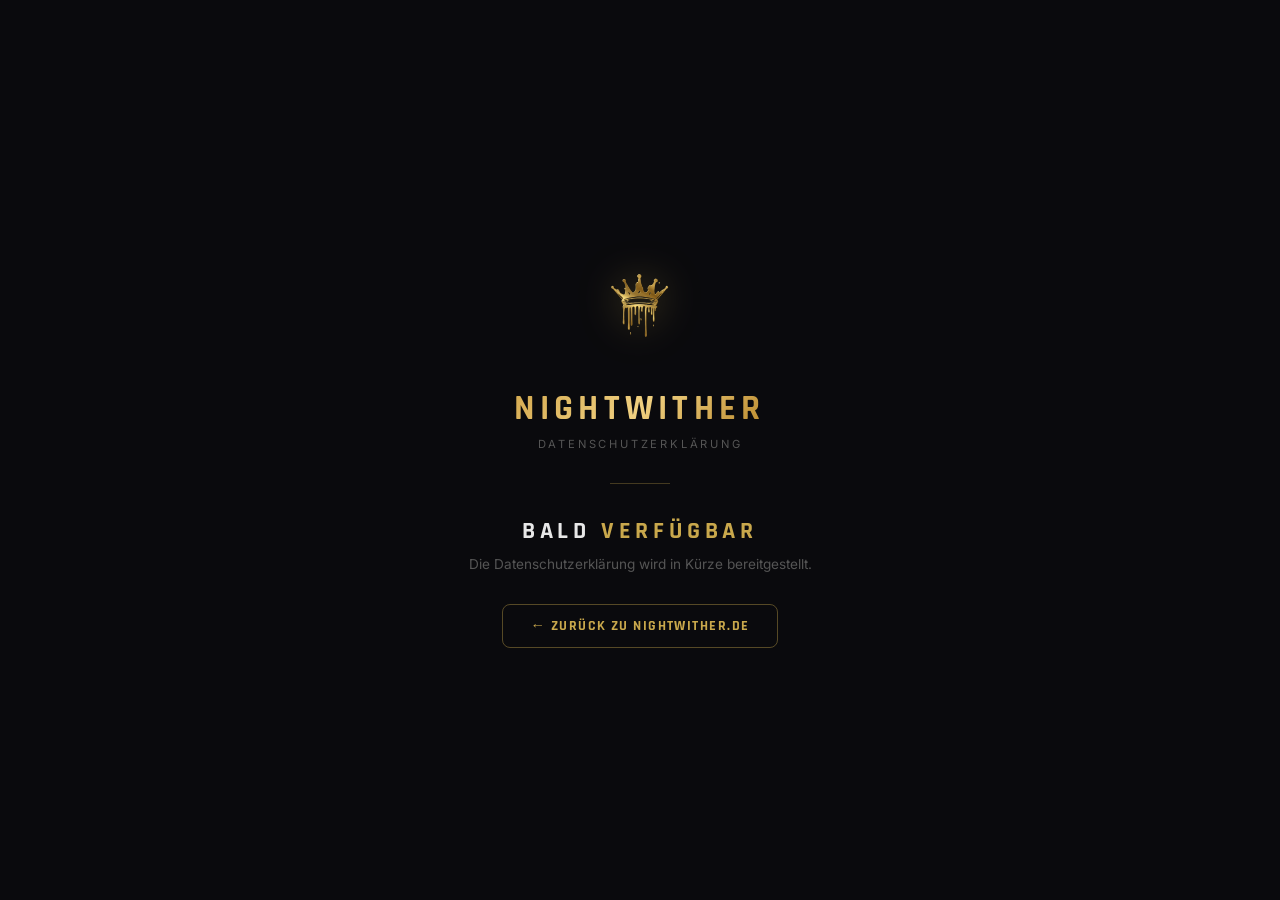
==== index.html @ 674de58c "Rename datenschutz-index.html to index.html" ====
<!DOCTYPE html>
<html lang="de">
<head>
<meta charset="UTF-8">
<meta name="viewport" content="width=device-width, initial-scale=1.0">
<title>NightWither Datenschutz</title>
<link href="https://fonts.googleapis.com/css2?family=Rajdhani:wght@500;700&family=Inter:wght@400;500&display=swap" rel="stylesheet">
<style>
  *, *::before, *::after { box-sizing: border-box; margin: 0; padding: 0; }
  body {
    background: #0a0a0d;
    color: #e8e8e8;
    font-family: Inter, sans-serif;
    min-height: 100vh;
    display: flex;
    flex-direction: column;
    align-items: center;
    justify-content: center;
    padding: 40px 16px;
    text-align: center;
  }
  .logo {
    width: 110px;
    height: 110px;
    object-fit: contain;
    filter: drop-shadow(0 0 20px rgba(201,168,76,0.4));
    margin-bottom: 24px;
    animation: fadeDown 0.7s ease both;
  }
  .title {
    font-family: Rajdhani, sans-serif;
    font-weight: 700;
    font-size: 2.2rem;
    letter-spacing: 0.15em;
    text-transform: uppercase;
    background: linear-gradient(135deg, #d4a94f 0%, #f0d080 50%, #b8872a 100%);
    -webkit-background-clip: text;
    -webkit-text-fill-color: transparent;
    background-clip: text;
    animation: fadeDown 0.7s ease 0.1s both;
  }
  .subtitle {
    font-size: 0.7rem;
    letter-spacing: 0.25em;
    text-transform: uppercase;
    color: #555;
    margin-top: 6px;
    animation: fadeDown 0.7s ease 0.2s both;
  }
  .divider {
    width: 60px;
    height: 1px;
    background: rgba(201,168,76,0.3);
    margin: 32px auto;
    animation: fadeUp 0.7s ease 0.3s both;
  }
  .coming {
    font-family: Rajdhani, sans-serif;
    font-weight: 700;
    font-size: 1.5rem;
    letter-spacing: 0.2em;
    text-transform: uppercase;
    color: #e8e8e8;
    animation: fadeUp 0.7s ease 0.4s both;
  }
  .coming span { color: #c9a84c; }
  .sub {
    font-size: 0.85rem;
    color: #555;
    margin-top: 10px;
    animation: fadeUp 0.7s ease 0.5s both;
  }
  .link {
    display: inline-block;
    margin-top: 32px;
    padding: 12px 28px;
    border: 1px solid rgba(201,168,76,0.4);
    border-radius: 8px;
    text-decoration: none;
    color: #c9a84c;
    font-family: Rajdhani, sans-serif;
    font-weight: 700;
    font-size: 0.9rem;
    letter-spacing: 0.1em;
    text-transform: uppercase;
    transition: background 0.2s, border-color 0.2s;
    animation: fadeUp 0.7s ease 0.6s both;
  }
  .link:hover {
    background: rgba(201,168,76,0.1);
    border-color: #c9a84c;
  }
  @keyframes fadeDown {
    from { opacity: 0; transform: translateY(-16px); }
    to   { opacity: 1; transform: translateY(0); }
  }
  @keyframes fadeUp {
    from { opacity: 0; transform: translateY(10px); }
    to   { opacity: 1; transform: translateY(0); }
  }
</style>
</head>
<body>
  <img class="logo" src="[data-uri]" alt="NightWither">
  <div class="title">NightWither</div>
  <div class="subtitle">Datenschutzerklärung</div>
  <div class="divider"></div>
  <div class="coming">Bald <span>verfügbar</span></div>
  <div class="sub">Die Datenschutzerklärung wird in Kürze bereitgestellt.</div>
  <a class="link" href="https://nightwither.de">← Zurück zu nightwither.de</a>
</body>
</html>
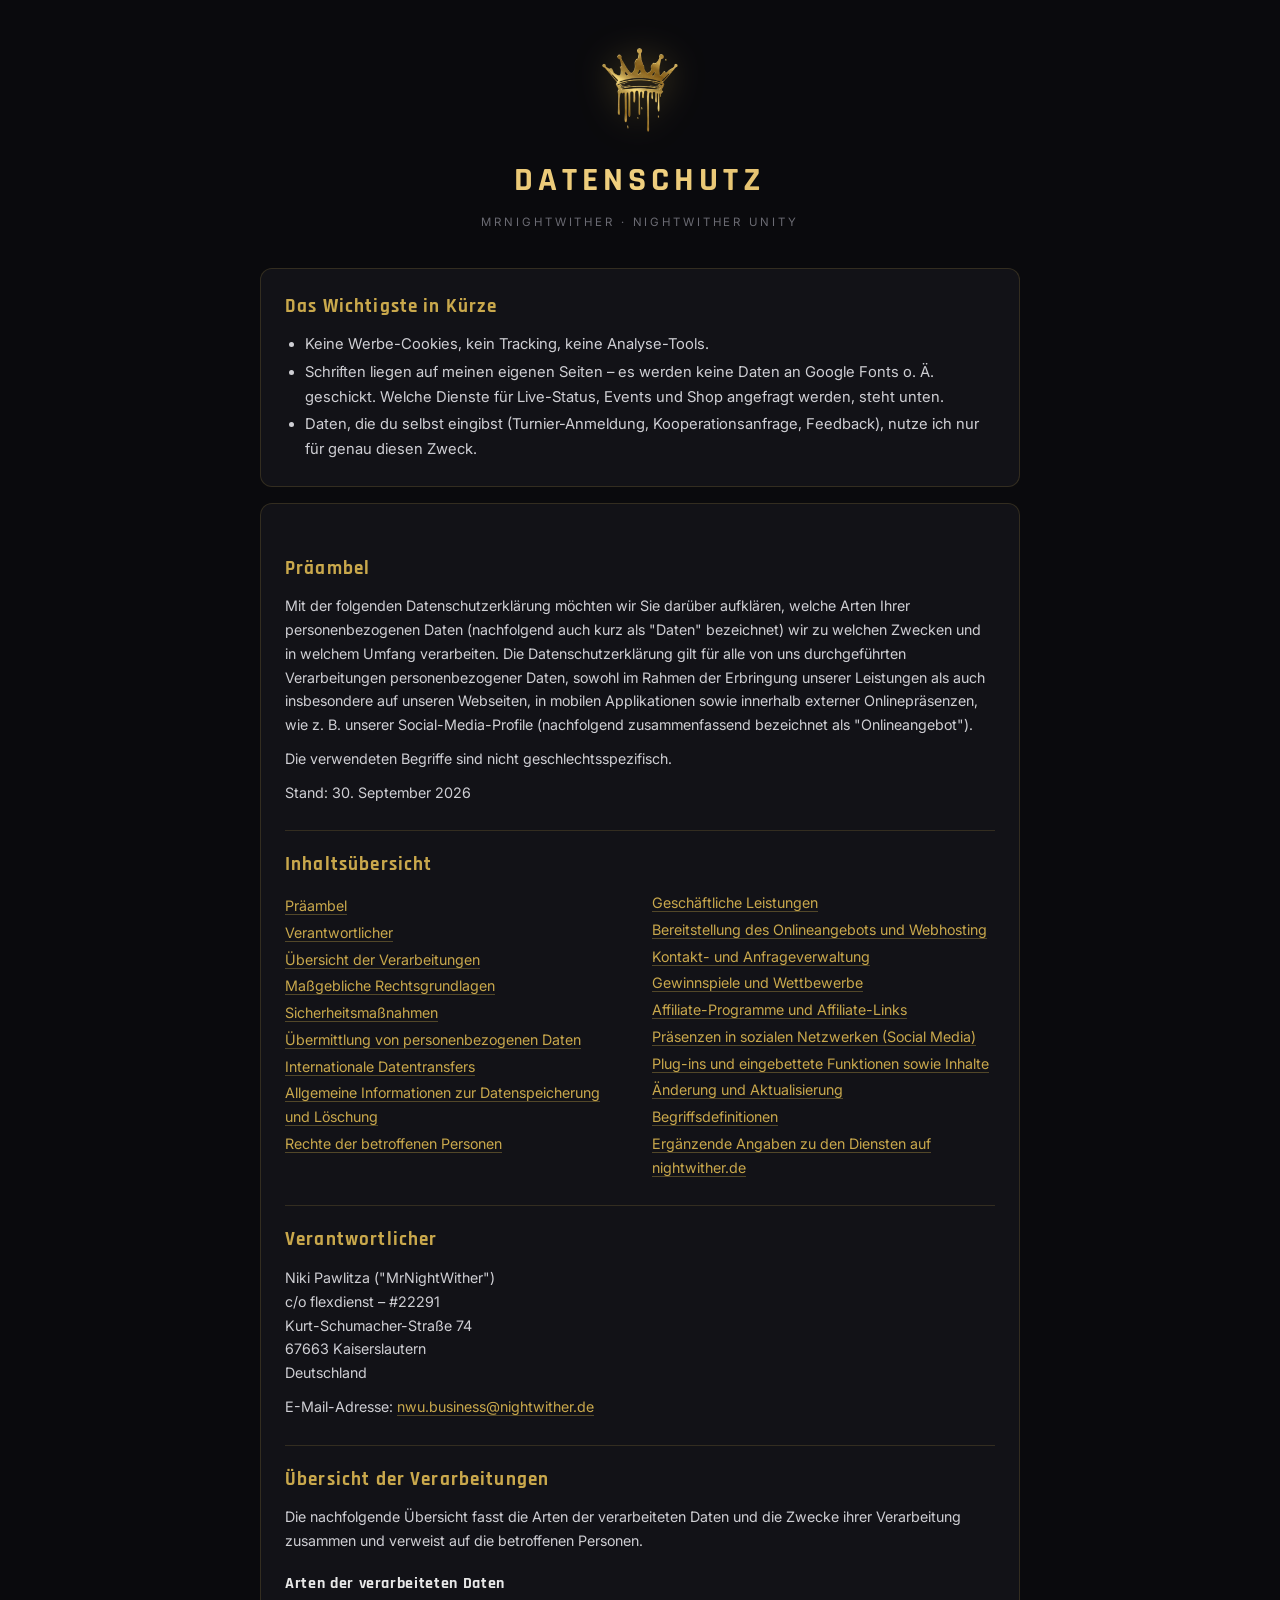
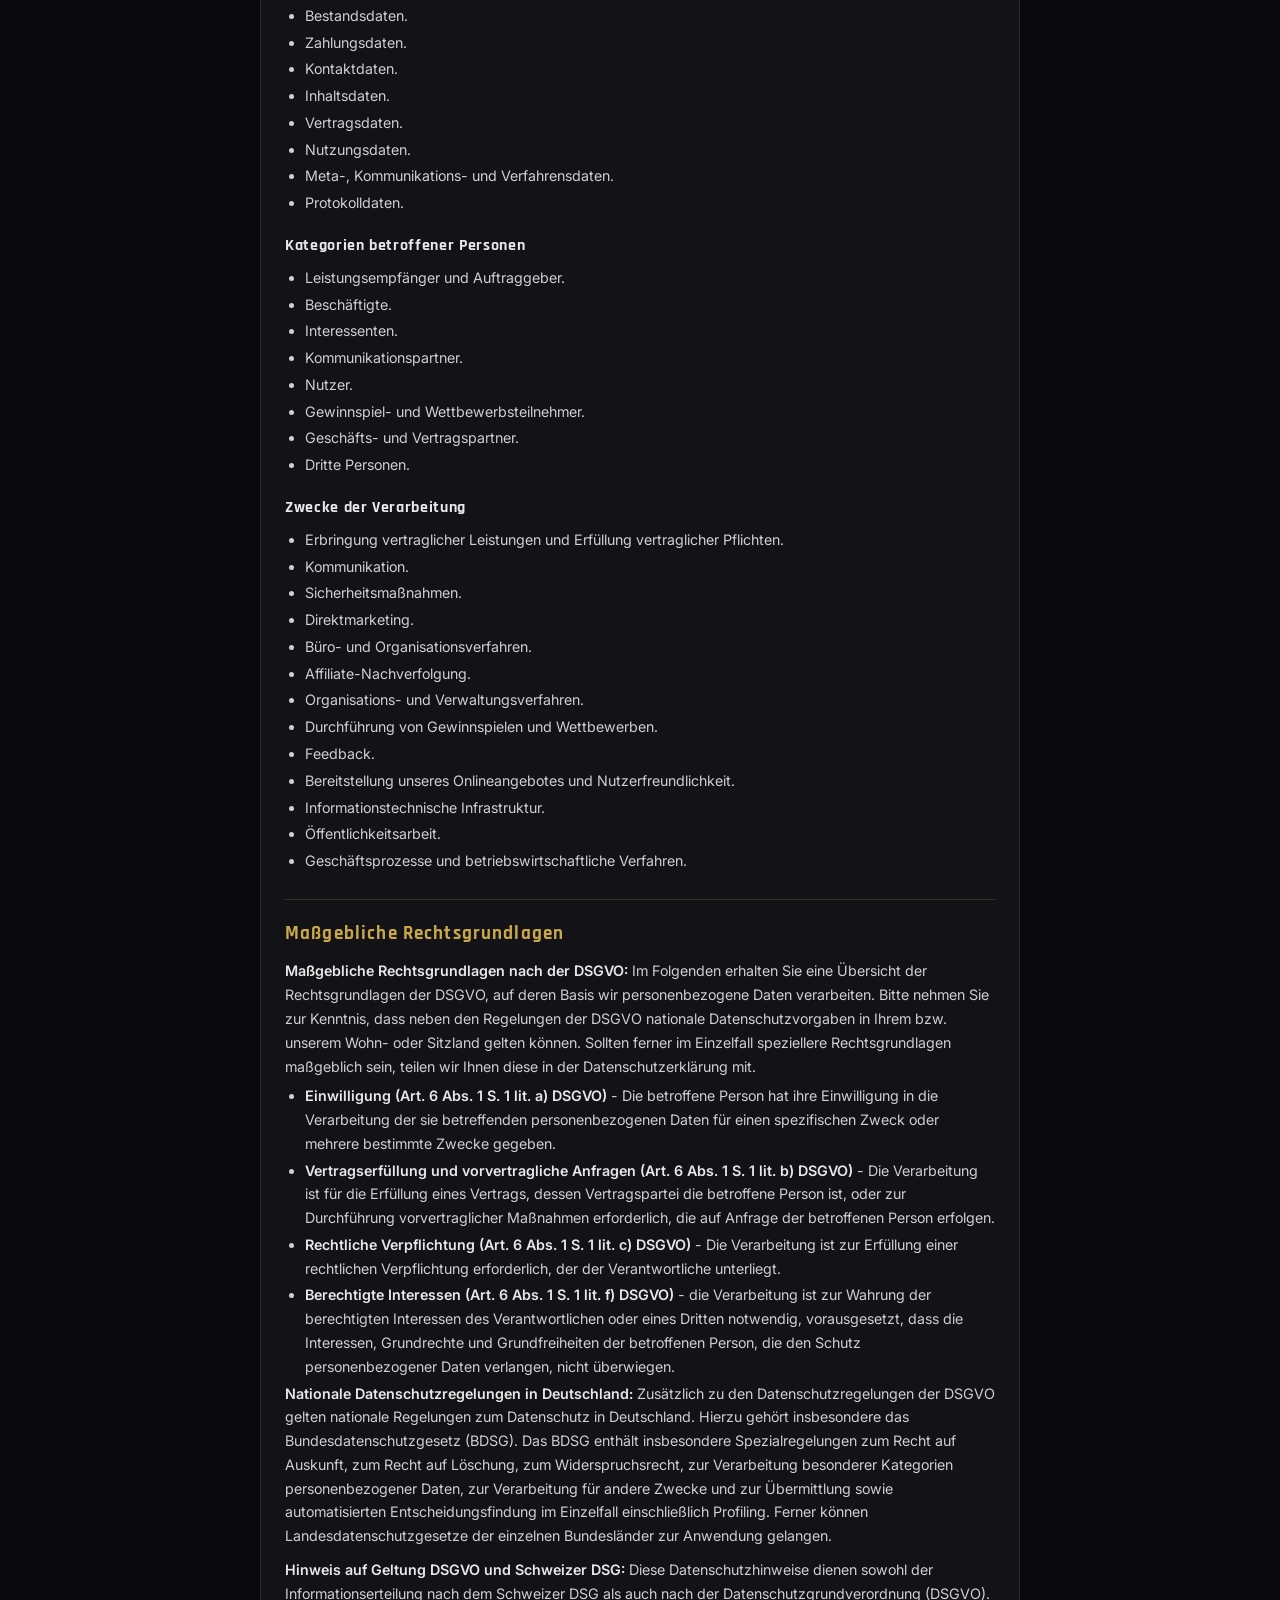
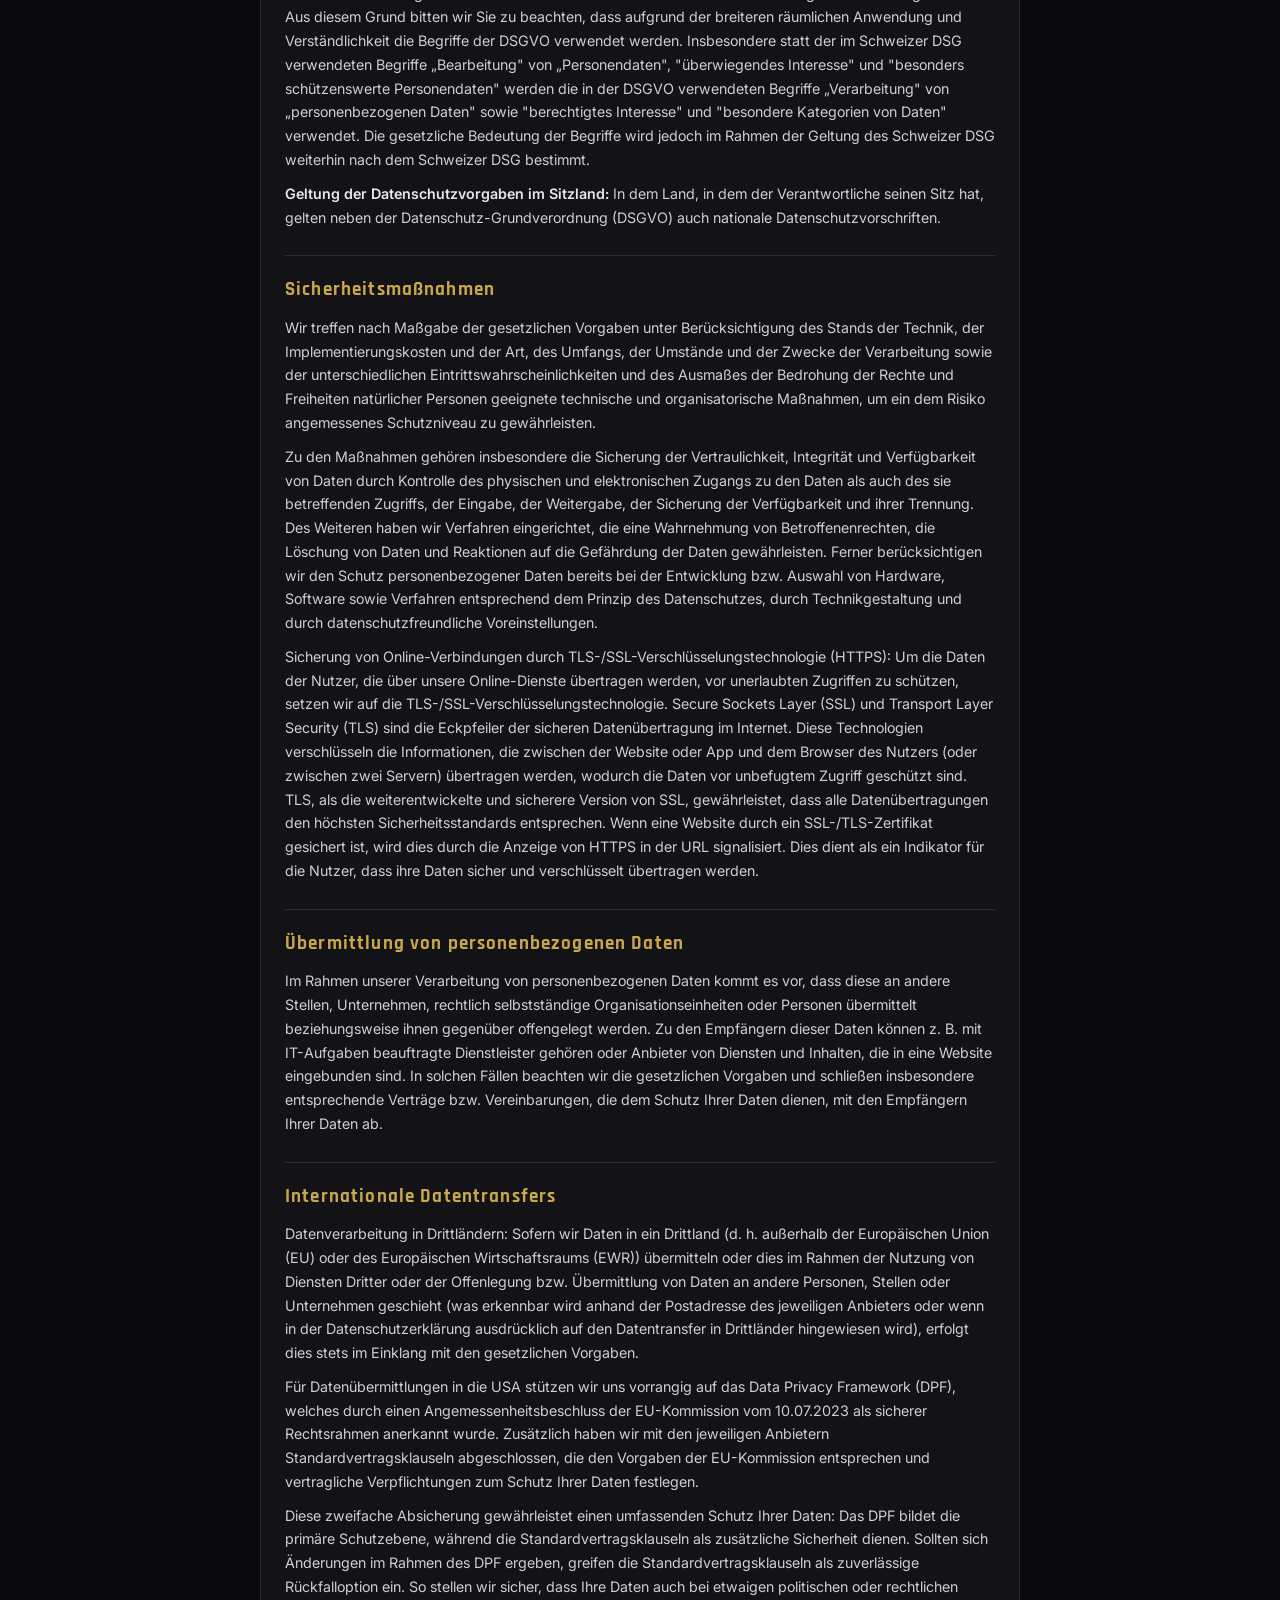
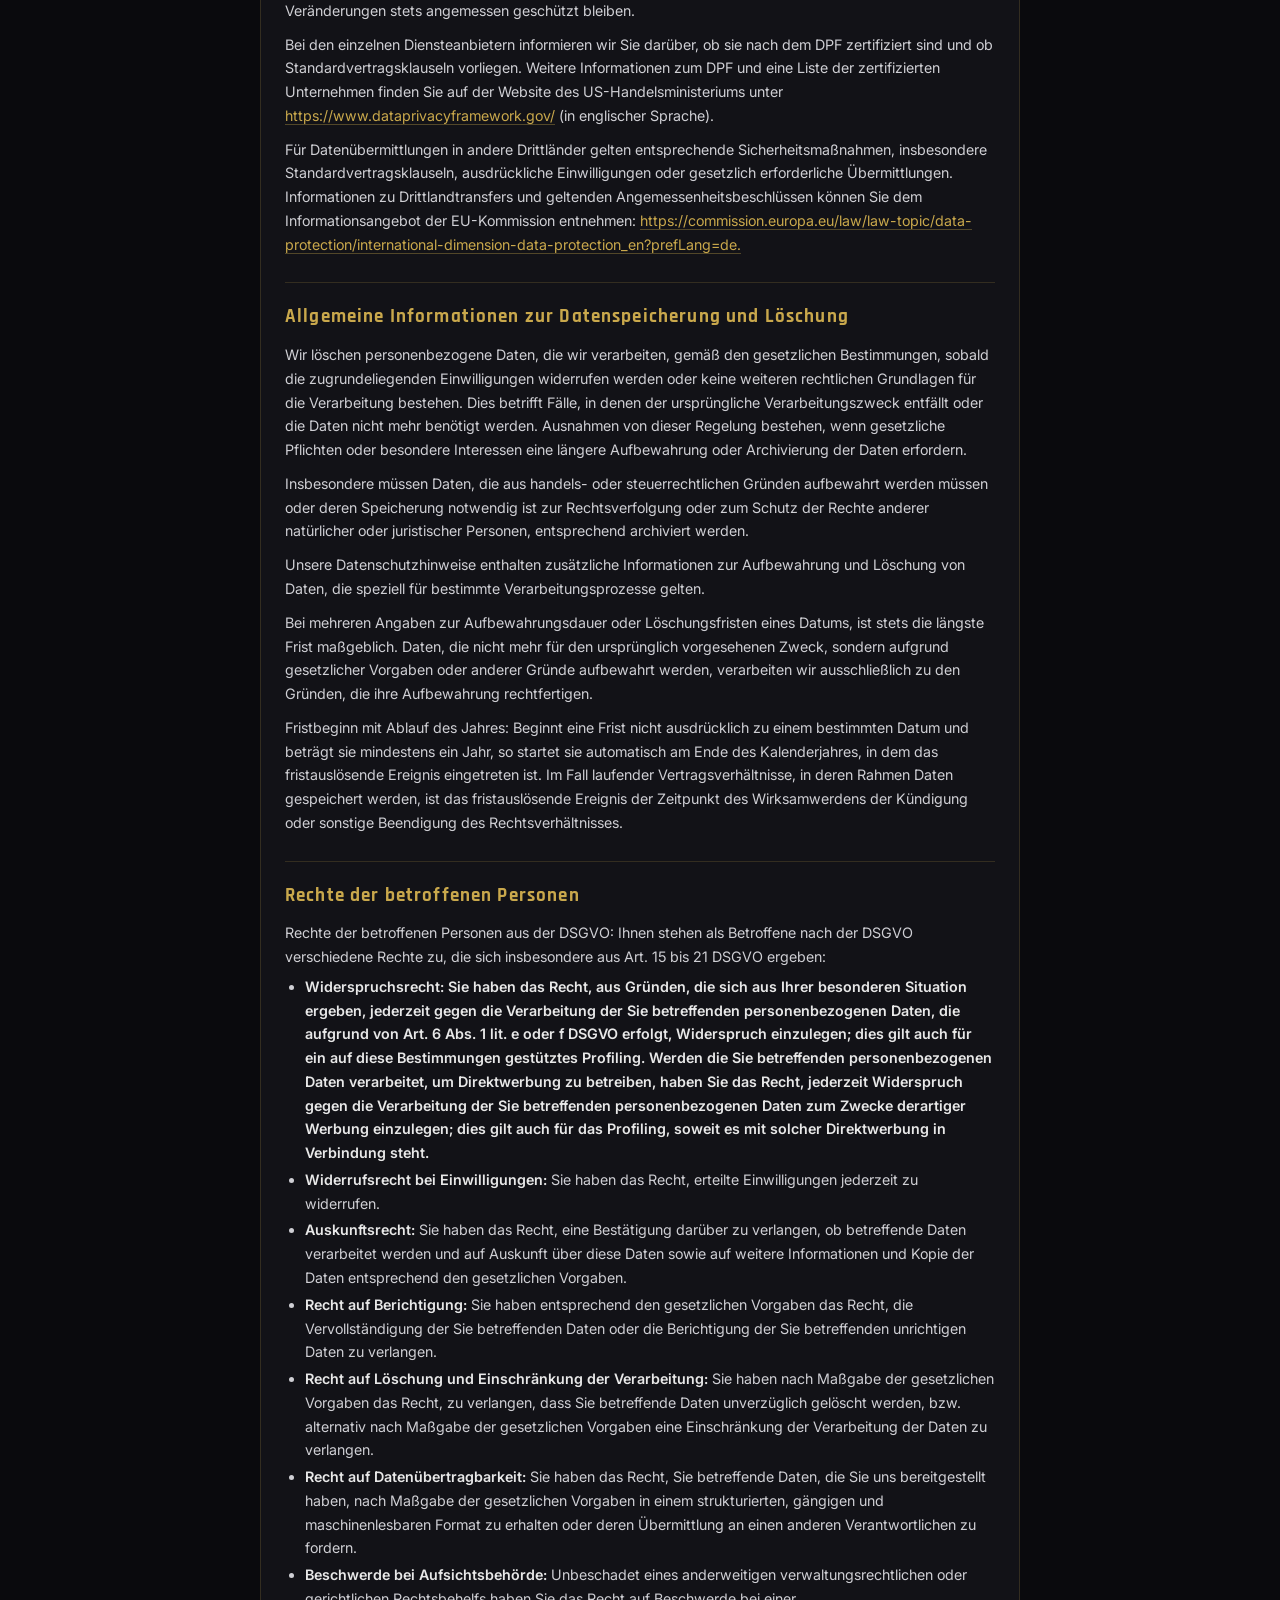
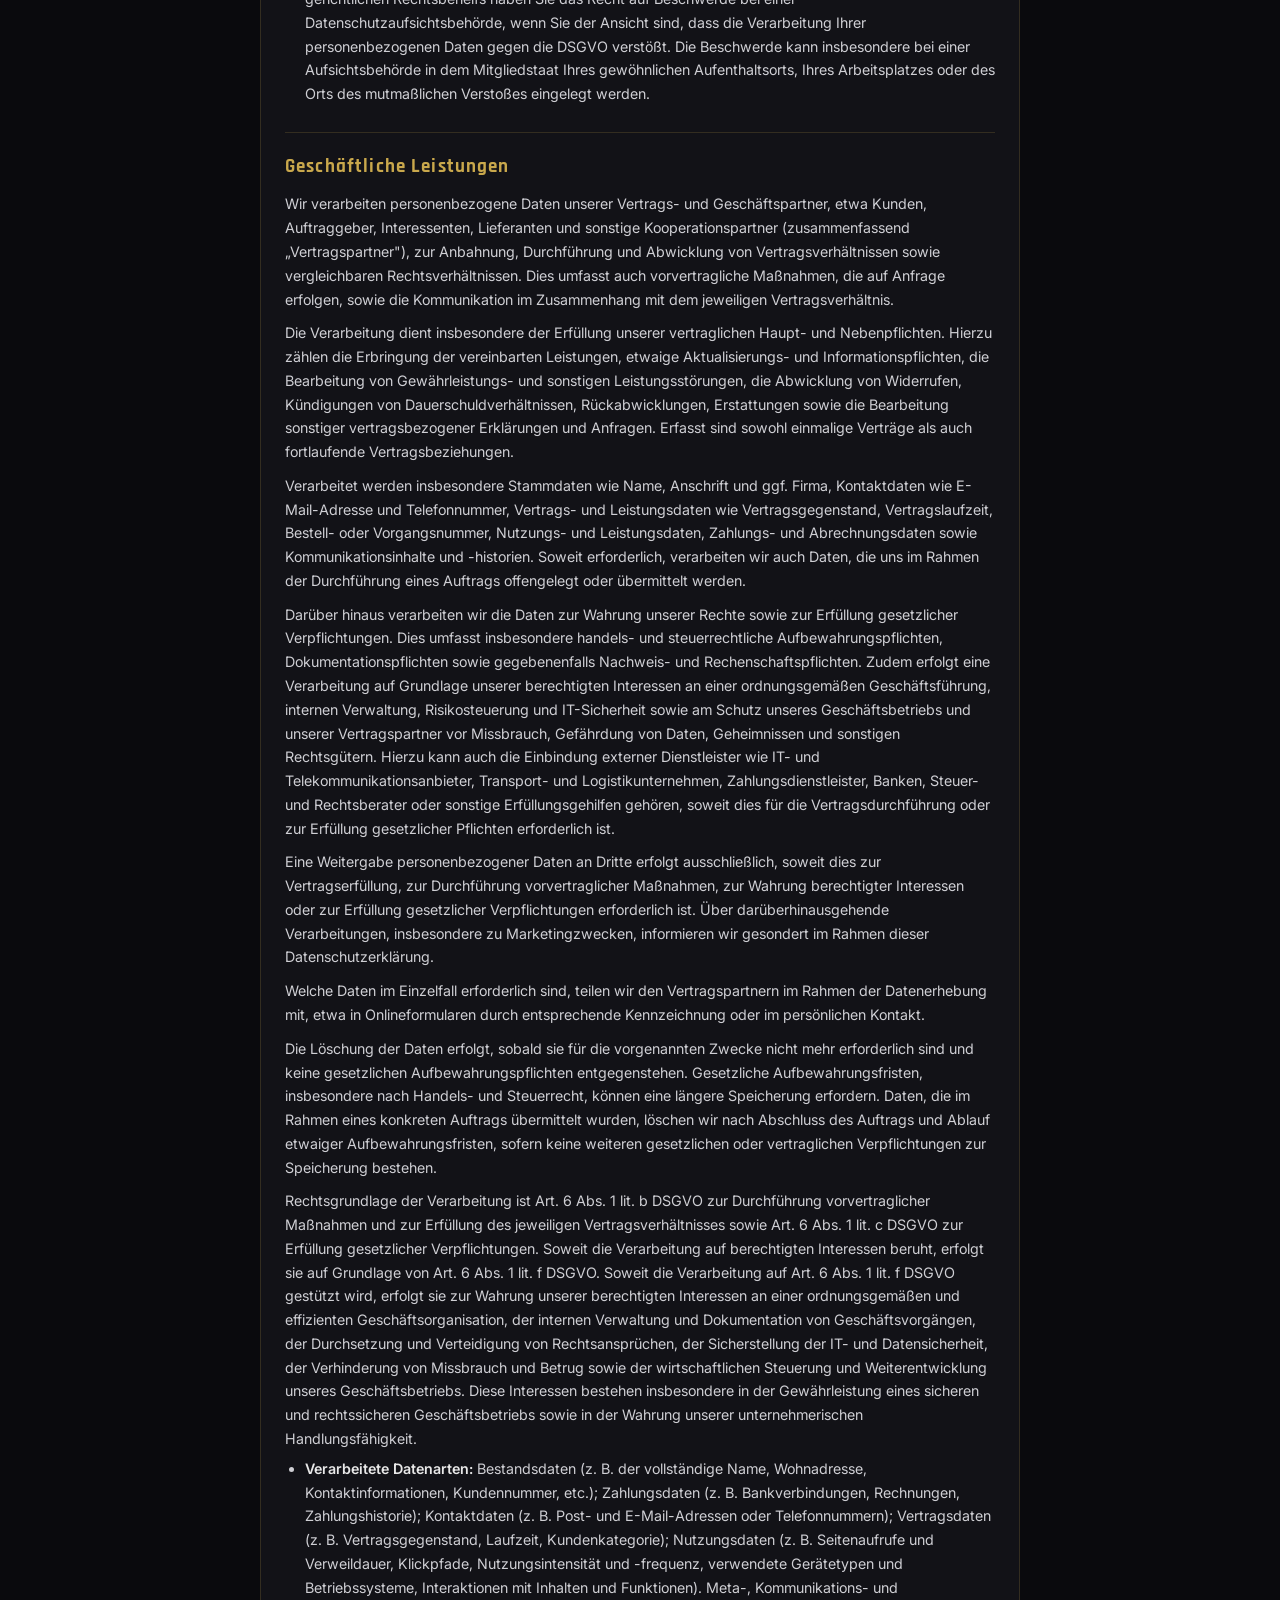
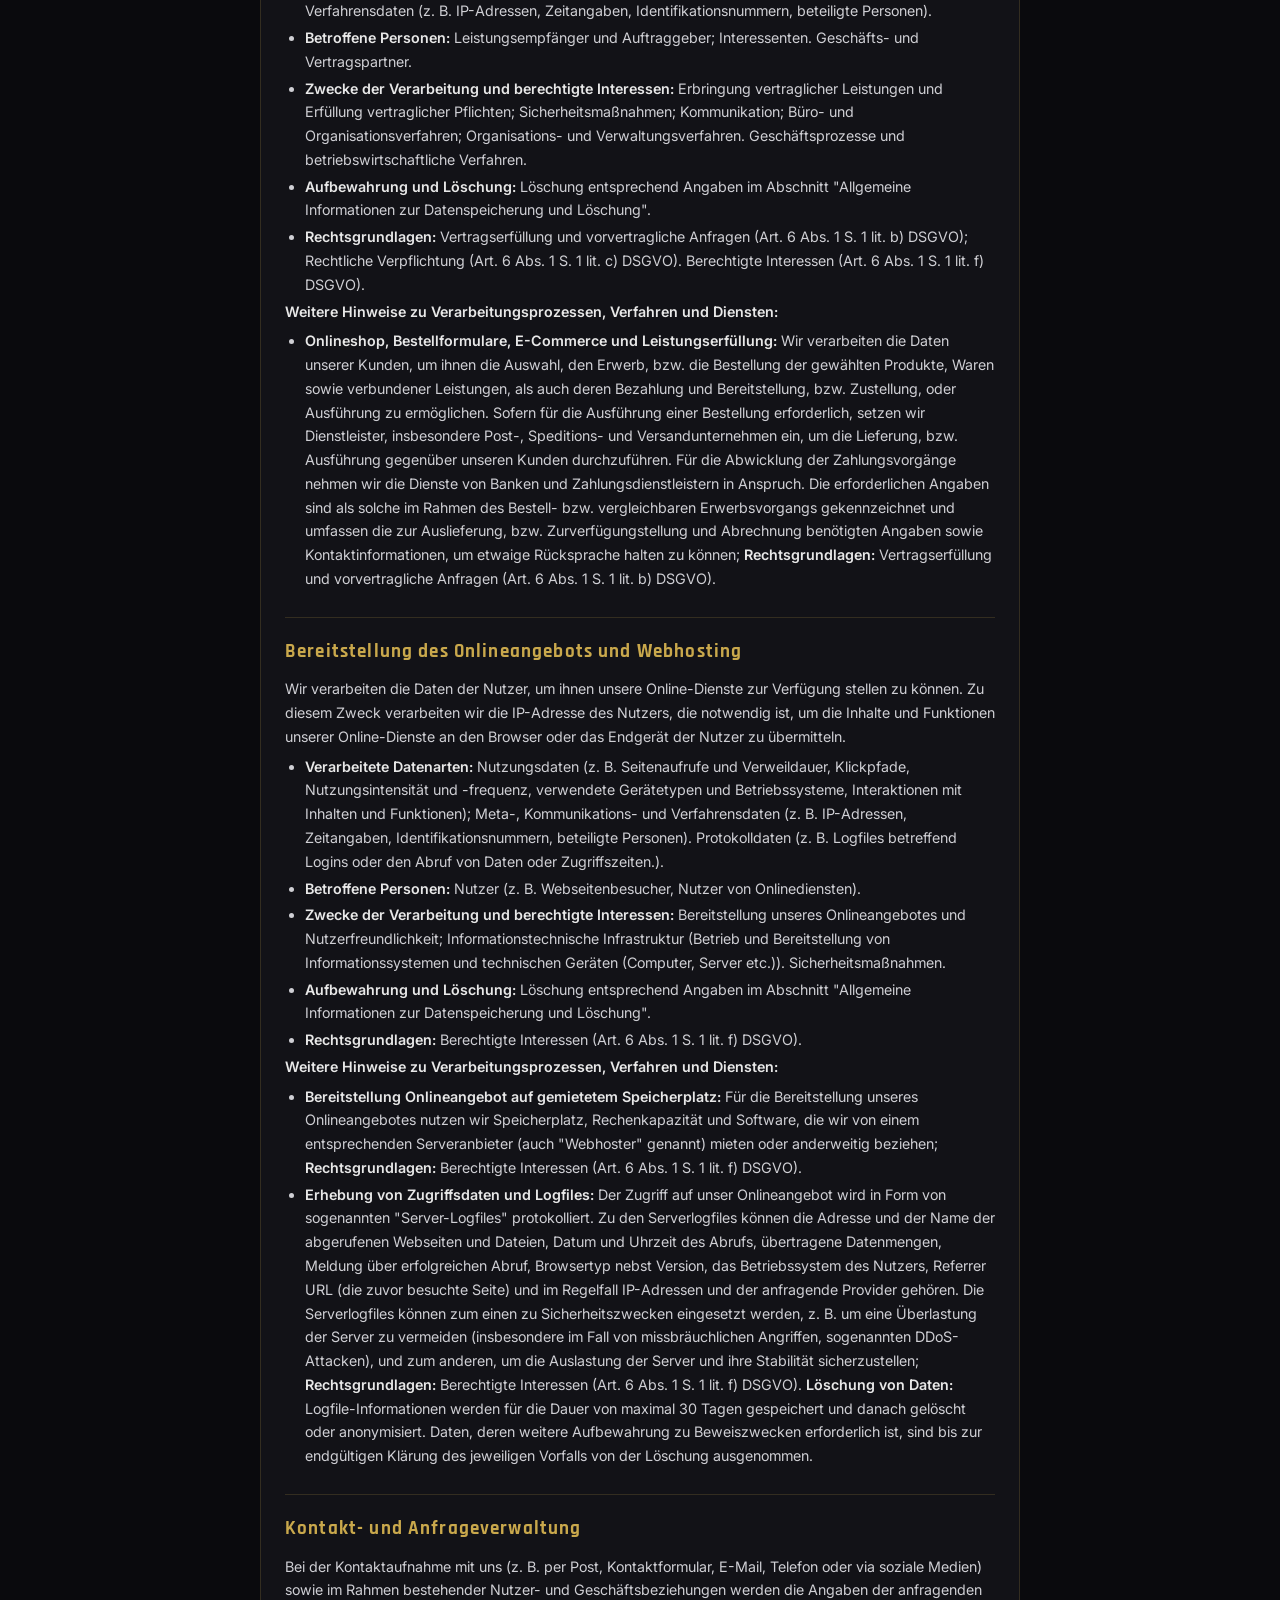
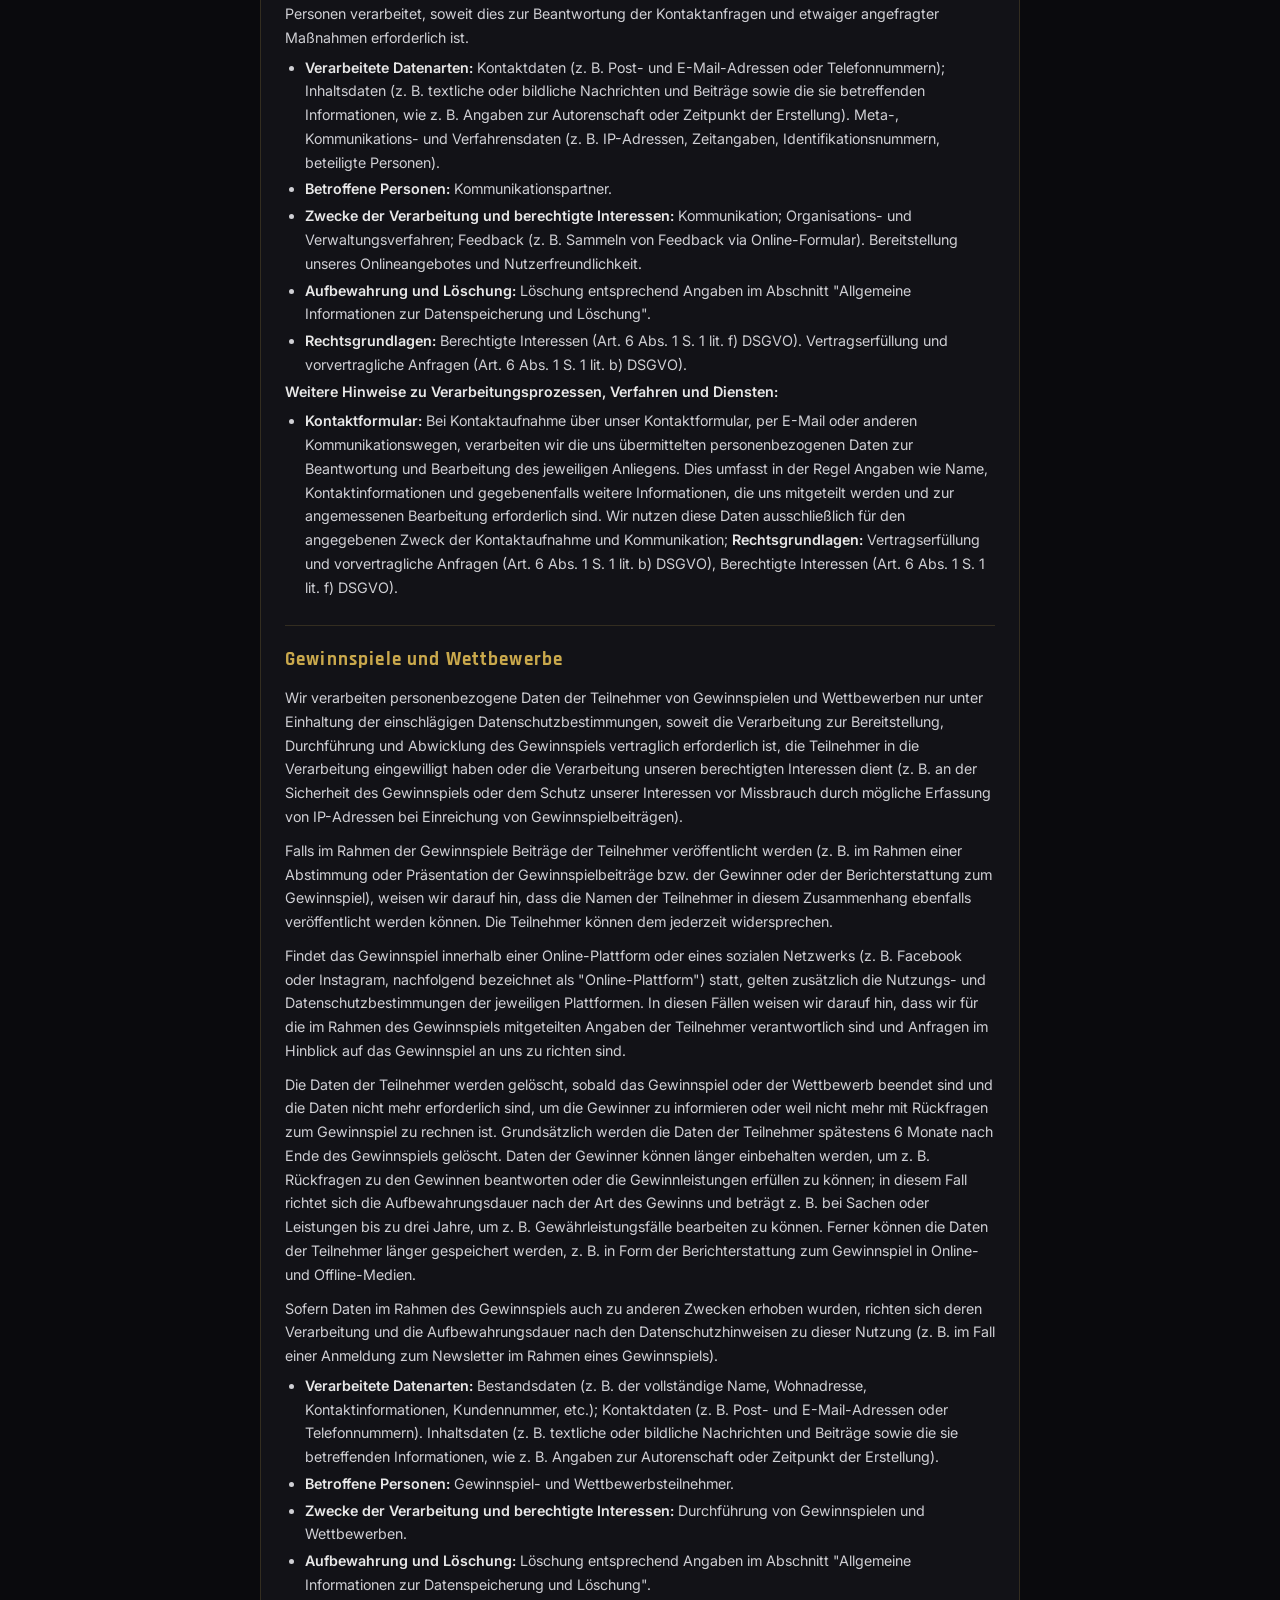
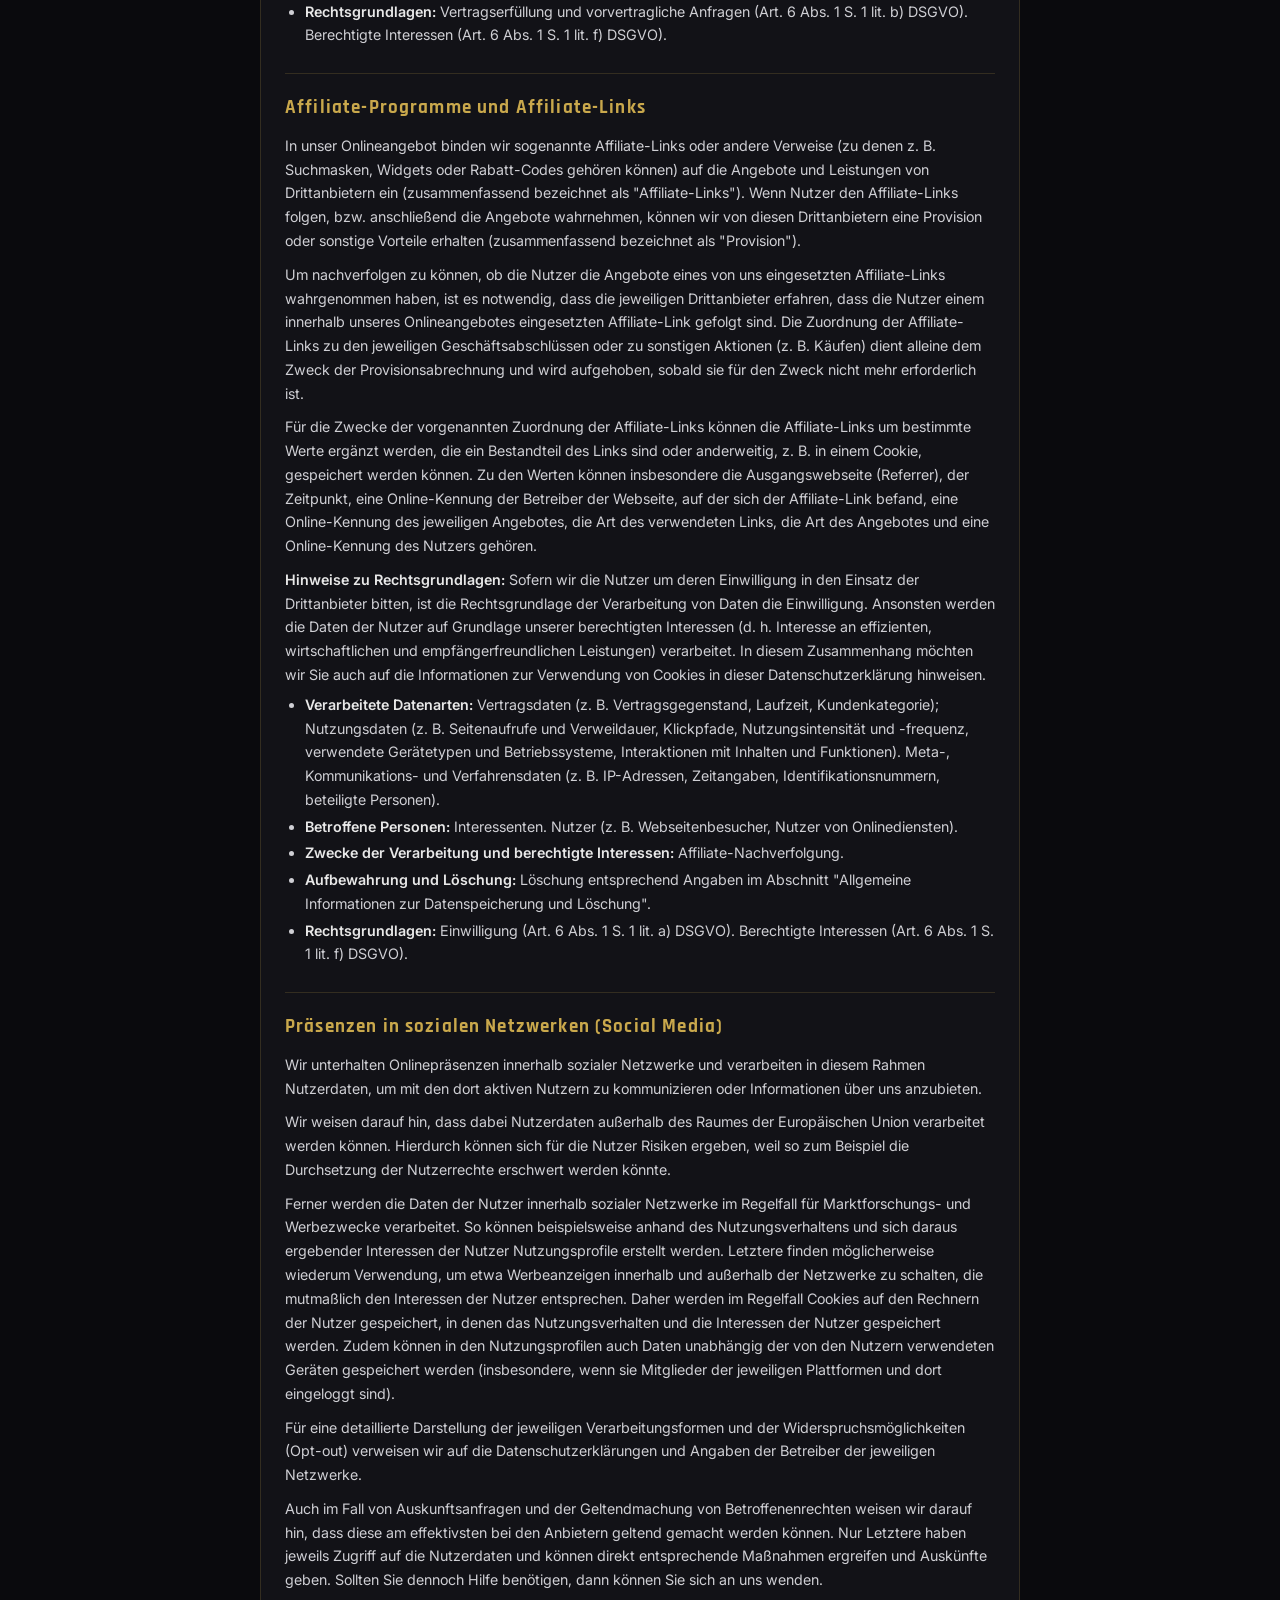
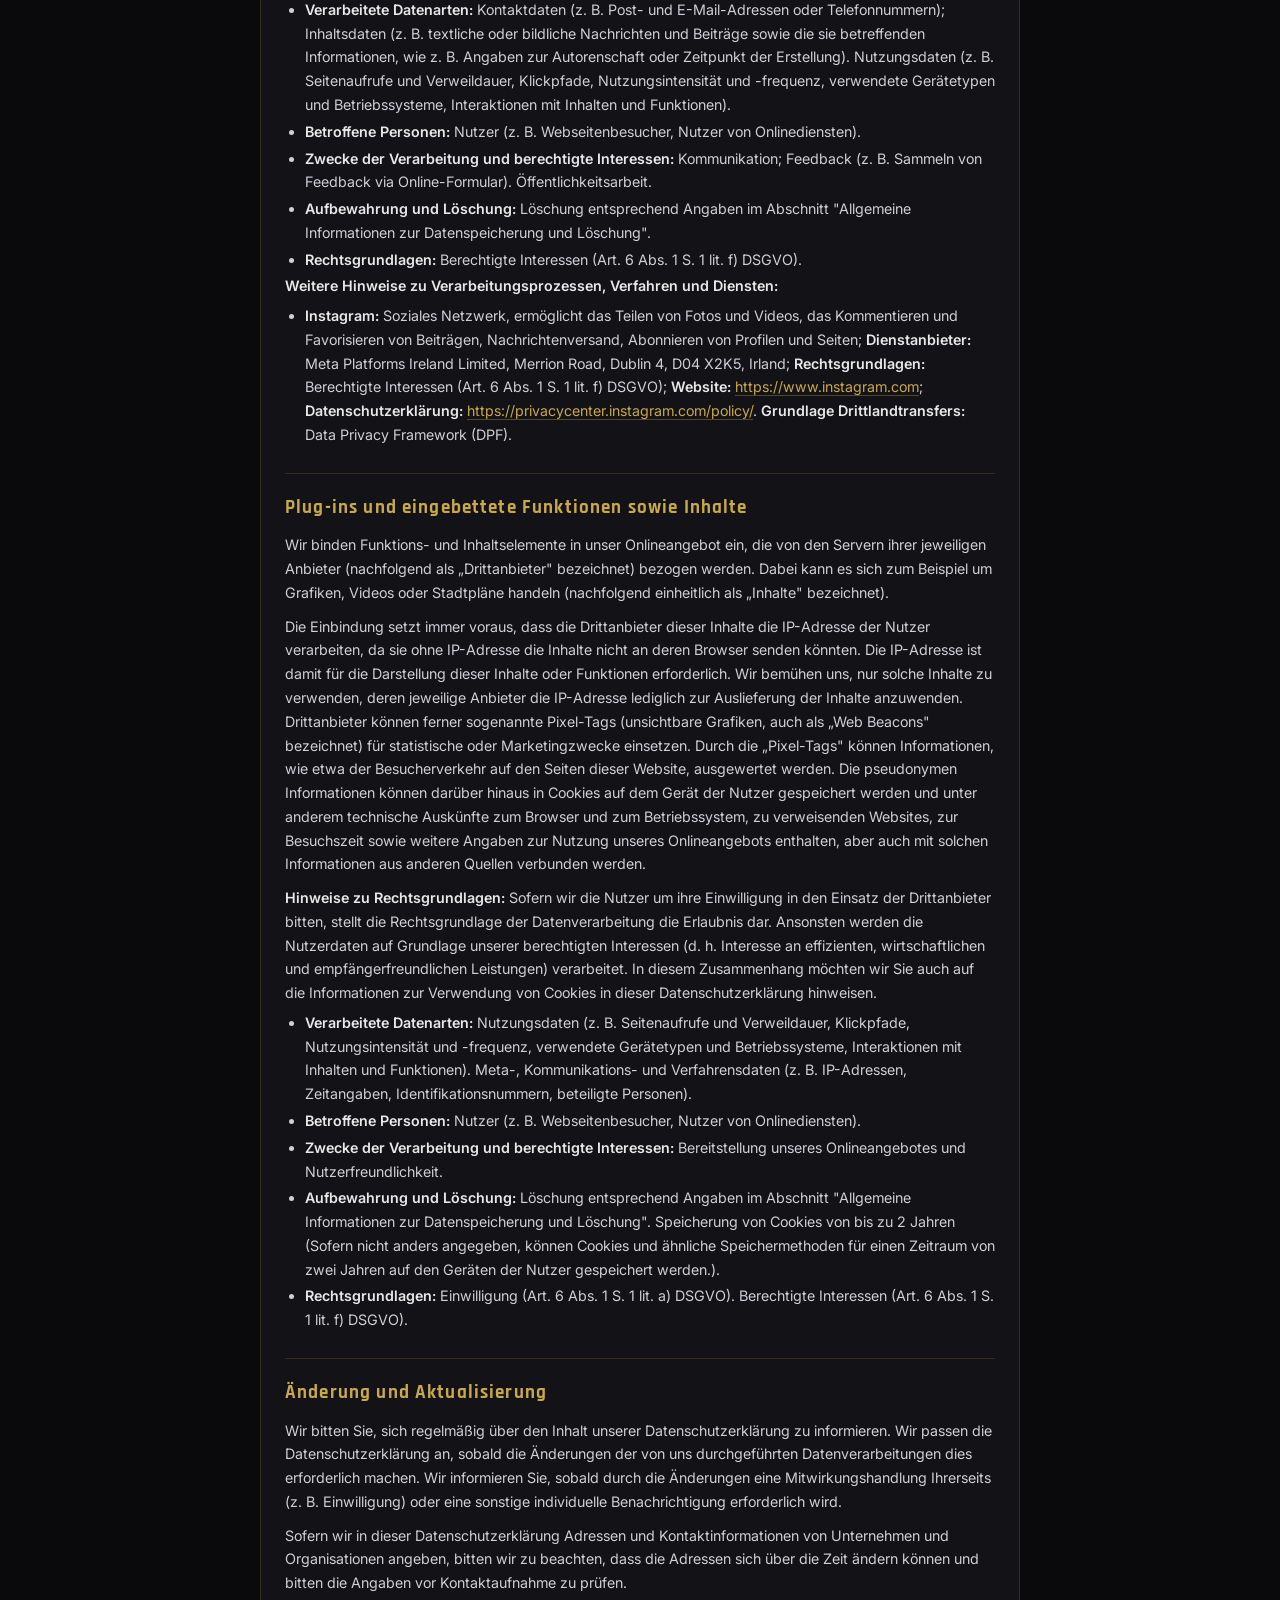
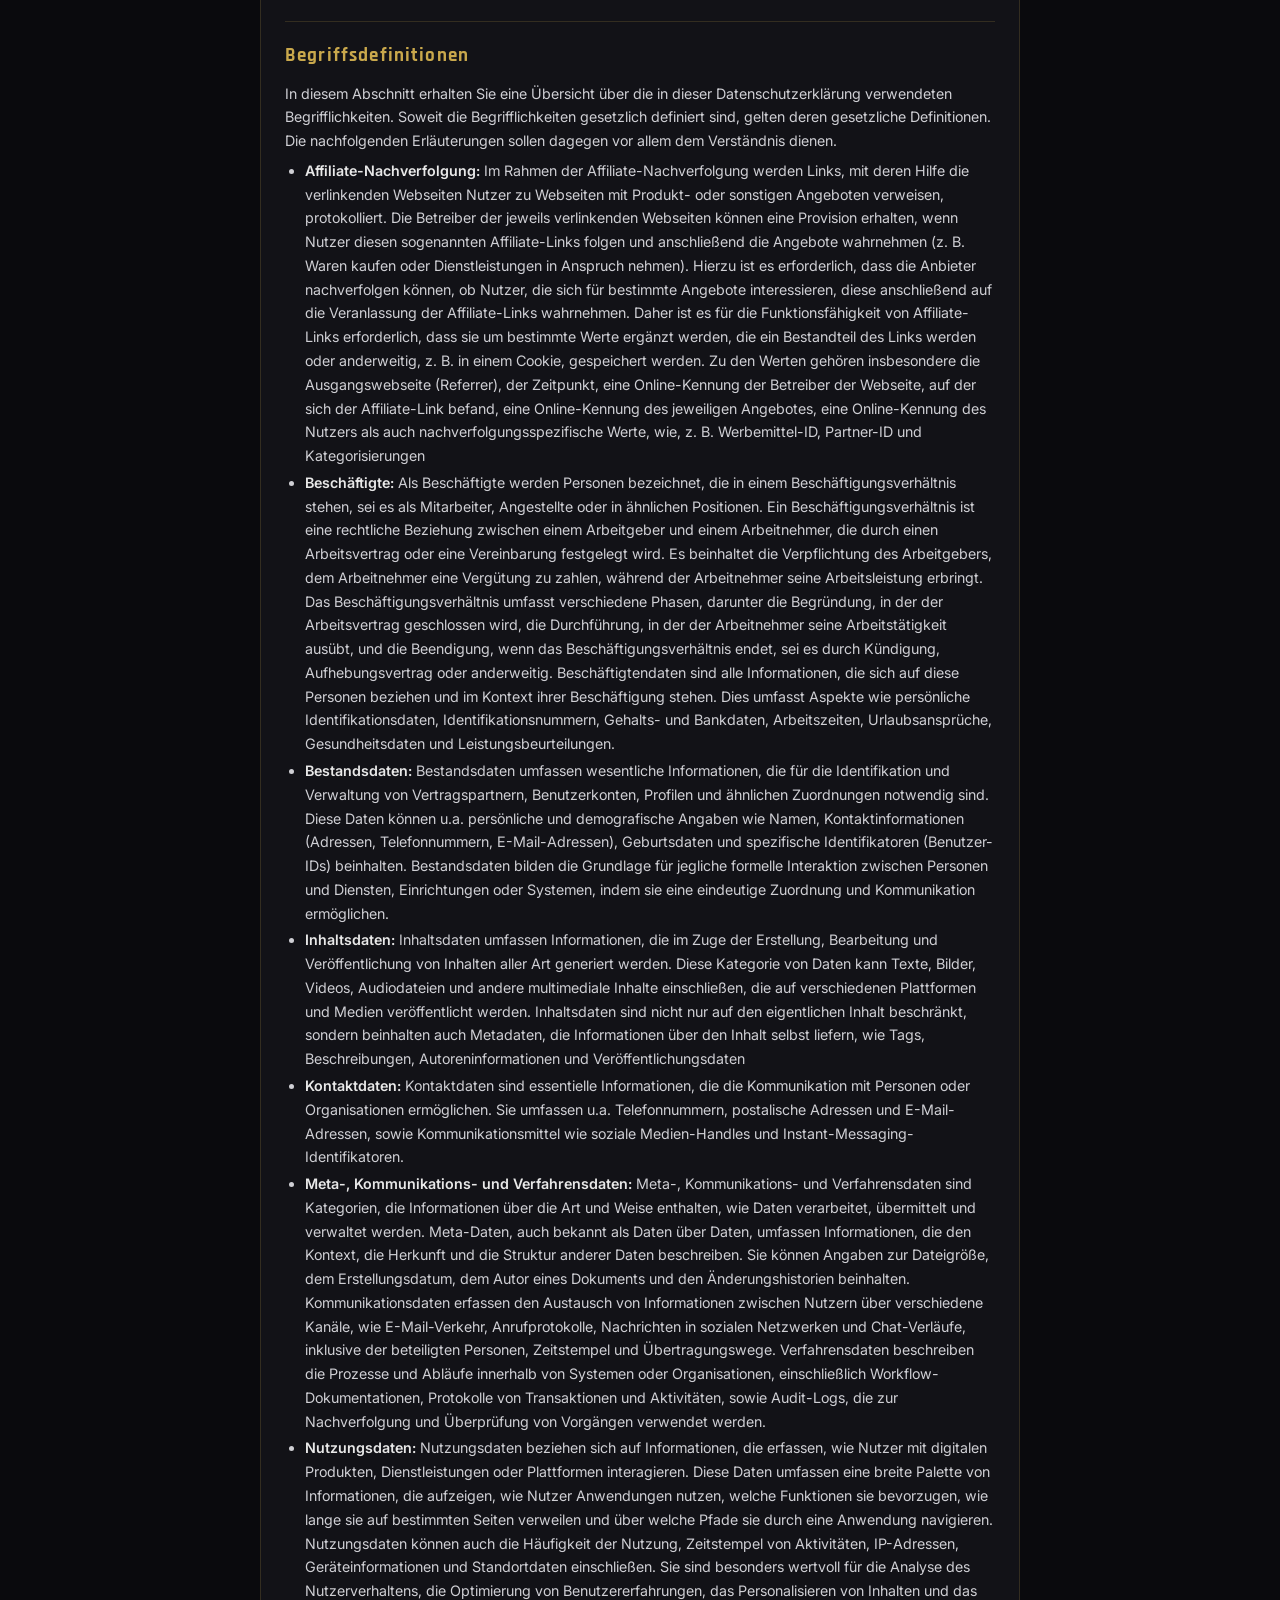
==== commit 02c93b45: "Add files via upload" ====
--- a/index.html
+++ b/index.html
@@ -3,110 +3,168 @@
 <head>
 <meta charset="UTF-8">
 <meta name="viewport" content="width=device-width, initial-scale=1.0">
-<title>NightWither Datenschutz</title>
-<link href="https://fonts.googleapis.com/css2?family=Rajdhani:wght@500;700&family=Inter:wght@400;500&display=swap" rel="stylesheet">
-<style>
-  *, *::before, *::after { box-sizing: border-box; margin: 0; padding: 0; }
-  body {
-    background: #0a0a0d;
-    color: #e8e8e8;
-    font-family: Inter, sans-serif;
-    min-height: 100vh;
-    display: flex;
-    flex-direction: column;
-    align-items: center;
-    justify-content: center;
-    padding: 40px 16px;
-    text-align: center;
-  }
-  .logo {
-    width: 110px;
-    height: 110px;
-    object-fit: contain;
-    filter: drop-shadow(0 0 20px rgba(201,168,76,0.4));
-    margin-bottom: 24px;
-    animation: fadeDown 0.7s ease both;
-  }
-  .title {
-    font-family: Rajdhani, sans-serif;
-    font-weight: 700;
-    font-size: 2.2rem;
-    letter-spacing: 0.15em;
-    text-transform: uppercase;
-    background: linear-gradient(135deg, #d4a94f 0%, #f0d080 50%, #b8872a 100%);
-    -webkit-background-clip: text;
-    -webkit-text-fill-color: transparent;
-    background-clip: text;
-    animation: fadeDown 0.7s ease 0.1s both;
-  }
-  .subtitle {
-    font-size: 0.7rem;
-    letter-spacing: 0.25em;
-    text-transform: uppercase;
-    color: #555;
-    margin-top: 6px;
-    animation: fadeDown 0.7s ease 0.2s both;
-  }
-  .divider {
-    width: 60px;
-    height: 1px;
-    background: rgba(201,168,76,0.3);
-    margin: 32px auto;
-    animation: fadeUp 0.7s ease 0.3s both;
-  }
-  .coming {
-    font-family: Rajdhani, sans-serif;
-    font-weight: 700;
-    font-size: 1.5rem;
-    letter-spacing: 0.2em;
-    text-transform: uppercase;
-    color: #e8e8e8;
-    animation: fadeUp 0.7s ease 0.4s both;
-  }
-  .coming span { color: #c9a84c; }
-  .sub {
-    font-size: 0.85rem;
-    color: #555;
-    margin-top: 10px;
-    animation: fadeUp 0.7s ease 0.5s both;
-  }
-  .link {
-    display: inline-block;
-    margin-top: 32px;
-    padding: 12px 28px;
-    border: 1px solid rgba(201,168,76,0.4);
-    border-radius: 8px;
-    text-decoration: none;
-    color: #c9a84c;
-    font-family: Rajdhani, sans-serif;
-    font-weight: 700;
-    font-size: 0.9rem;
-    letter-spacing: 0.1em;
-    text-transform: uppercase;
-    transition: background 0.2s, border-color 0.2s;
-    animation: fadeUp 0.7s ease 0.6s both;
-  }
-  .link:hover {
-    background: rgba(201,168,76,0.1);
-    border-color: #c9a84c;
-  }
-  @keyframes fadeDown {
-    from { opacity: 0; transform: translateY(-16px); }
-    to   { opacity: 1; transform: translateY(0); }
-  }
-  @keyframes fadeUp {
-    from { opacity: 0; transform: translateY(10px); }
-    to   { opacity: 1; transform: translateY(0); }
-  }
-</style>
+<meta name="referrer" content="no-referrer">
+<title>Datenschutz · MrNightWither</title>
+<meta name="description" content="Datenschutzerklärung für nightwither.de, den Shop, die Event- und Kooperationsseite von MrNightWither.">
+<link rel="icon" type="image/png" sizes="32x32" href="favicon-32.png">
+<link rel="icon" type="image/png" sizes="192x192" href="favicon.png">
+<link rel="apple-touch-icon" href="apple-touch-icon.png">
+<link rel="stylesheet" href="seite.css">
 </head>
 <body>
-  <img class="logo" src="[data-uri]